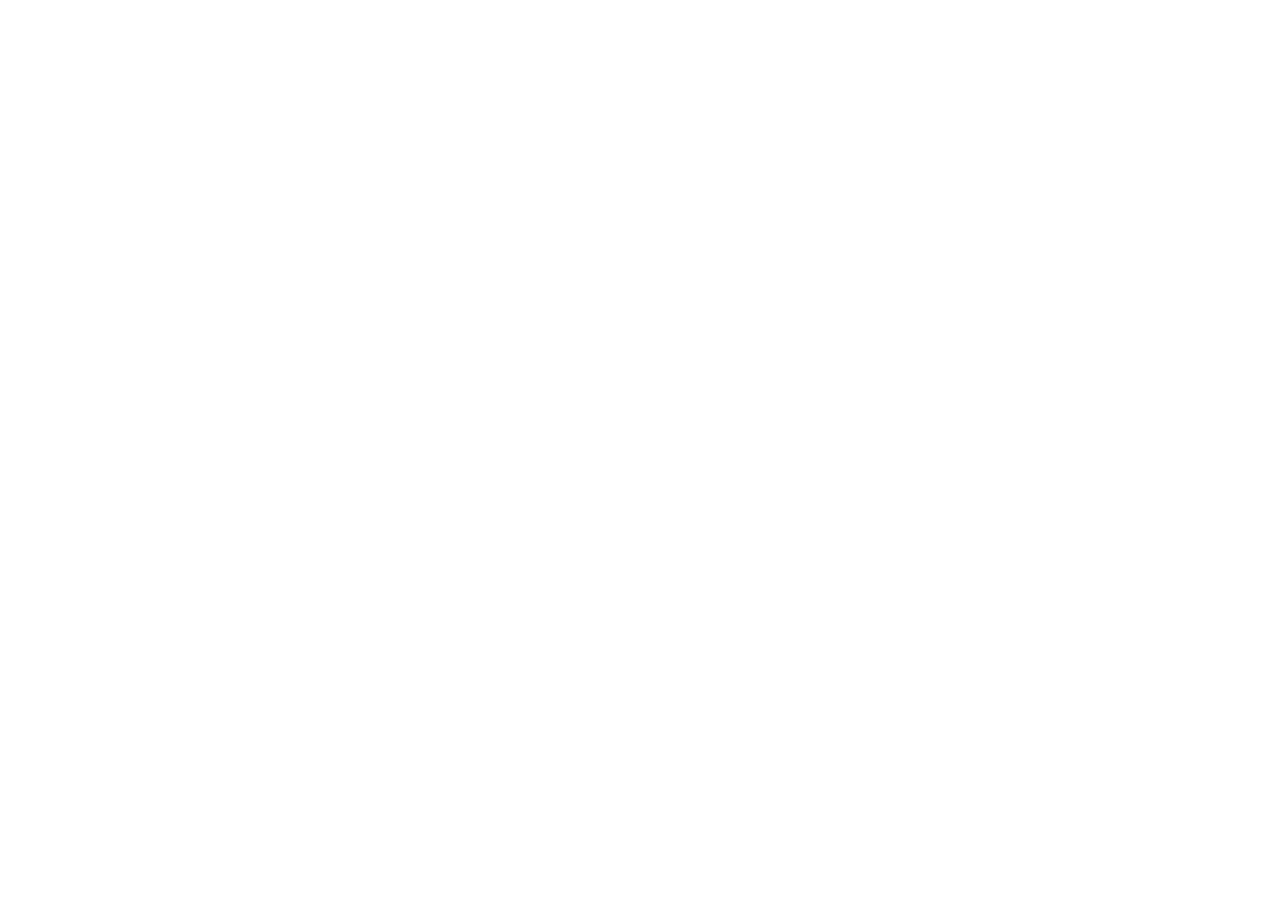
==== index.html @ 5ac8979f "Chore: criando a estrutura do projeto" ====
<!DOCTYPE html>
<html lang="pt-br">
<head>
    <meta charset="UTF-8">
    <meta name="viewport" content="width=device-width, initial-scale=1.0">
    <title>Projeto</title>
</head>
<body>
    
</body>
</html>
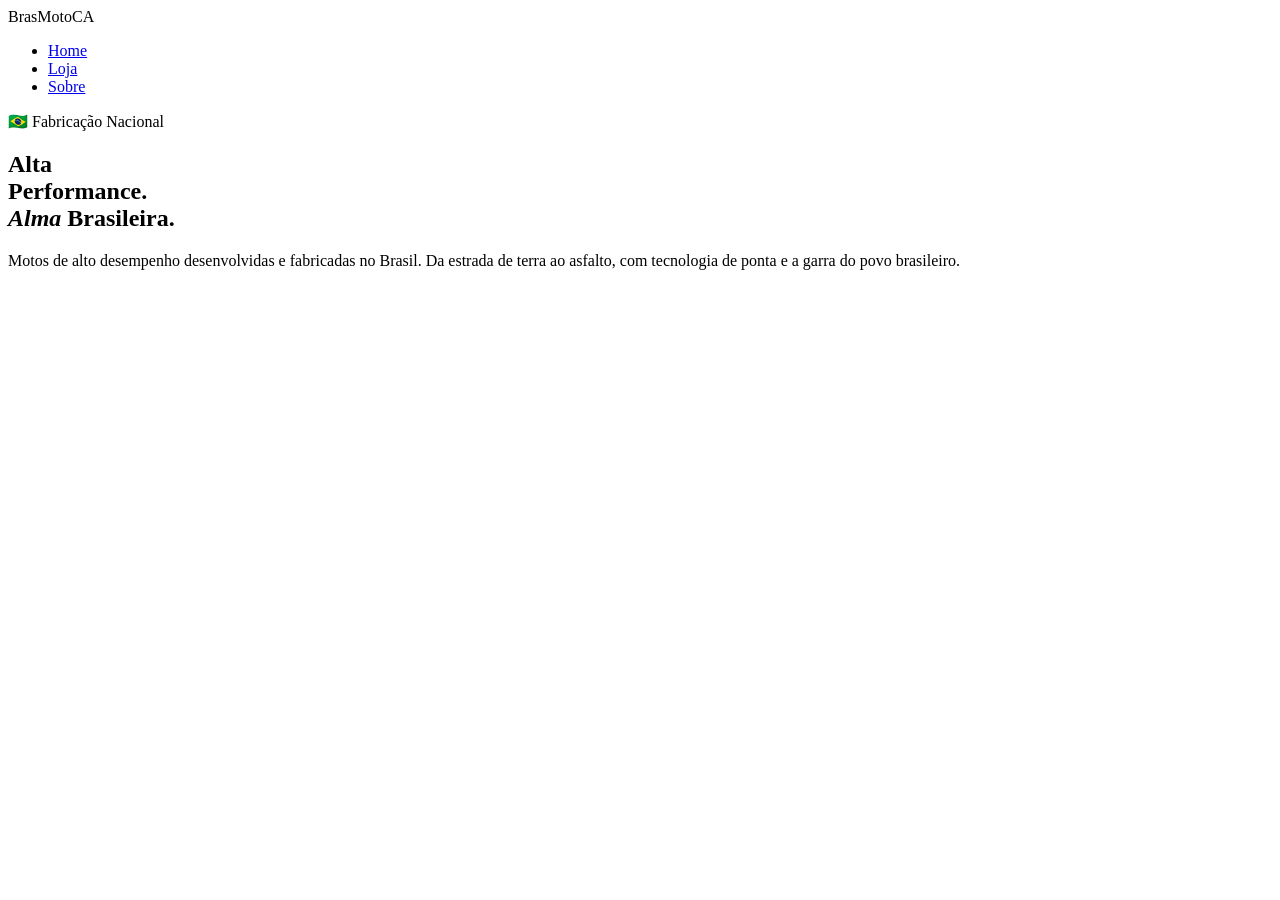
==== commit 7d95f39a: "feat: seção hero com imagem e overlay" ====
--- a/index.html
+++ b/index.html
@@ -3,9 +3,33 @@
 <head>
     <meta charset="UTF-8">
     <meta name="viewport" content="width=device-width, initial-scale=1.0">
-    <title>Projeto</title>
+    <title>BrasMotoCA</title>
+    <link rel="stylesheet" href="estilo.css">
 </head>
 <body>
-    
+
+    <header>
+        <span class="logo">BrasMoto<span>CA</span></span>
+        <nav>
+            <ul>
+                <li><a href="./index.html" class="ativo">Home</a></li>
+                <li><a href="./pages/loja.html">Loja</a></li>
+                <li><a href="./pages/sobre.html">Sobre</a></li>
+            </ul>
+        </nav>
+    </header>
+
+    <main>
+        <section class="hero">
+            <div class="hero-bg"></div>
+            <div class="hero-overlay"></div>
+            <div class="hero-inner">
+                <span class="hero-badge">🇧🇷 Fabricação Nacional</span>
+                <h1>Alta<br>Performance.<br><em>Alma</em> Brasileira.</h1>
+                <p>Motos de alto desempenho desenvolvidas e fabricadas no Brasil. Da estrada de terra ao asfalto, com tecnologia de ponta e a garra do povo brasileiro.</p>
+            </div>
+            <div class="hero-accent"></div>
+        </section>
+    </main>
 </body>
 </html>
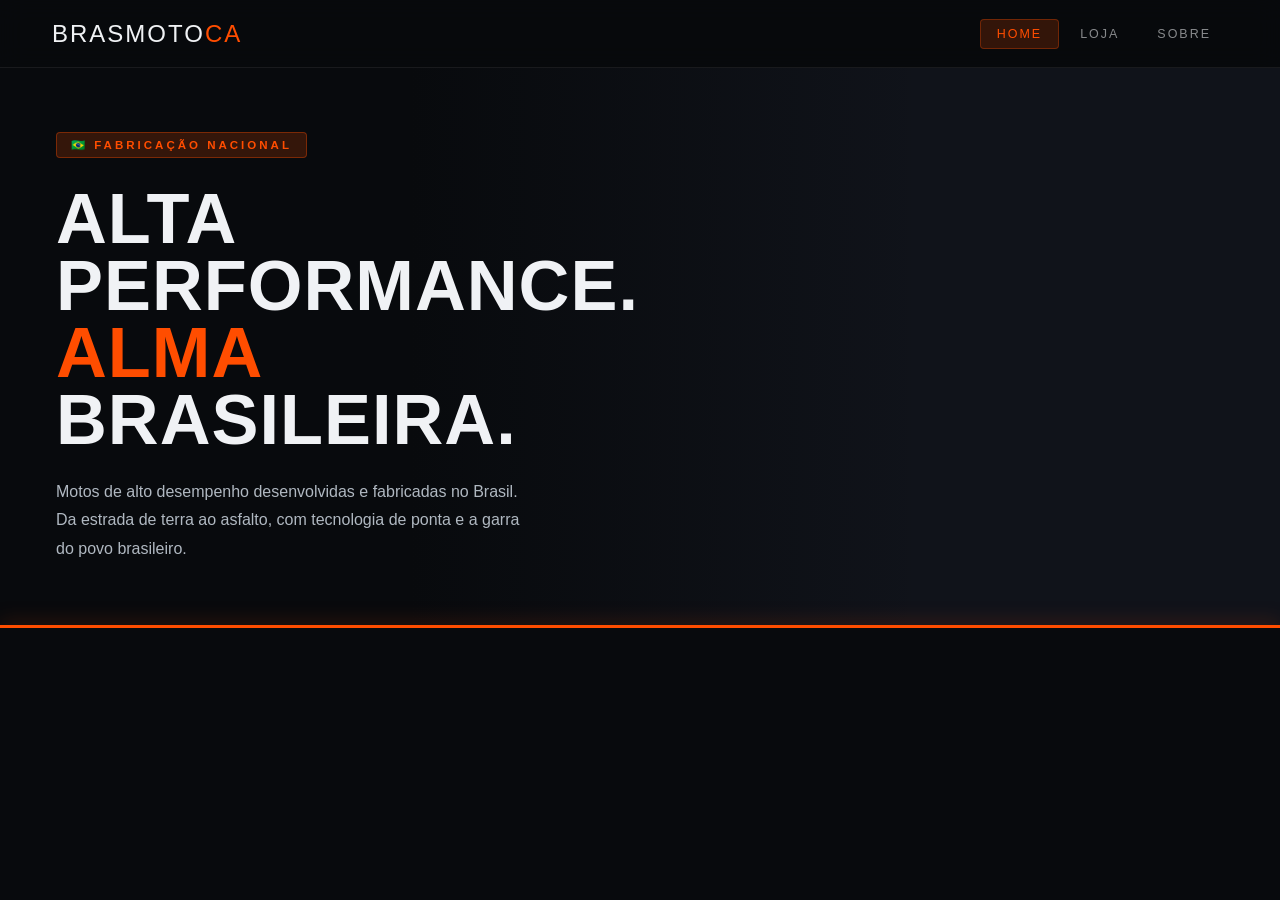
==== commit dfae1de7: "feat: adicionando dados dos produtos, carrinho simulado e função formatar preço" ====
--- a/index.html
+++ b/index.html
@@ -4,7 +4,7 @@
     <meta charset="UTF-8">
     <meta name="viewport" content="width=device-width, initial-scale=1.0">
     <title>BrasMotoCA</title>
-    <link rel="stylesheet" href="estilo.css">
+    <link rel="stylesheet" href="./src/css/estilo.css">
 </head>
 <body>
 
--- a/src/css/estilo.css
+++ b/src/css/estilo.css
@@ -0,0 +1,162 @@
+@import url('https://fonts.googleapis.com/css2?family=Russo+One&family=DM+Sans:wght@300;400;500;600&display=swap');
+
+:root {
+    --laranja: #ff4d00;
+    --laranja-escuro: #c23a00;
+    --laranja-glow: rgba(255, 77, 0, 0.18);
+    --cinza-aco: #b0b8c1;
+    --branco: #f0f2f5;
+    --preto: #080a0d;
+    --preto-2: #10131a;
+    --preto-3: #181c26;
+    --preto-4: #222736;
+    --linha: rgba(255,255,255,0.07);
+    --fonte-display: 'Russo One', sans-serif;
+    --fonte: 'DM Sans', sans-serif;
+    --raio: 4px;
+}
+
+* { margin: 0; padding: 0; box-sizing: border-box; }
+
+html { scroll-behavior: smooth; }
+
+body {
+    font-family: var(--fonte);
+    background-color: var(--preto);
+    color: var(--branco);
+    min-height: 100vh;
+}
+
+::-webkit-scrollbar { width: 6px; }
+::-webkit-scrollbar-track { background: var(--preto-2); }
+::-webkit-scrollbar-thumb { background: var(--laranja); border-radius: 3px; }
+
+header {
+    background-color: rgba(8,10,13,0.92);
+    backdrop-filter: blur(12px);
+    -webkit-backdrop-filter: blur(12px);
+    border-bottom: 1px solid var(--linha);
+    padding: 0 52px;
+    height: 68px;
+    display: flex;
+    align-items: center;
+    justify-content: space-between;
+    position: sticky;
+    top: 0;
+    z-index: 100;
+}
+
+.logo {
+    font-family: var(--fonte-display);
+    font-size: 1.5rem;
+    letter-spacing: 2px;
+    color: var(--branco);
+    text-transform: uppercase;
+}
+
+.logo span { color: var(--laranja); }
+
+nav ul { list-style: none; display: flex; gap: 4px; }
+
+nav ul li a {
+    text-decoration: none;
+    color: rgba(240,242,245,0.55);
+    font-weight: 500;
+    font-size: 0.78rem;
+    text-transform: uppercase;
+    letter-spacing: 2px;
+    padding: 7px 16px;
+    border-radius: var(--raio);
+    border: 1px solid transparent;
+    transition: all 0.2s;
+    display: block;
+}
+
+
+nav ul li a:hover,
+nav ul li a.ativo {
+    color: var(--laranja);
+    border-color: rgba(255,77,0,0.3);
+    background: var(--laranja-glow);
+}
+
+/* ===== HERO ===== */
+.hero {
+    position: relative;
+    overflow: hidden;
+    height: 560px;
+    display: flex;
+    align-items: center;
+    background: var(--preto-2);
+}
+
+.hero-bg {
+    position: absolute;
+    inset: 0;
+    background-image: url('https://images.unsplash.com/photo-1558981806-ec527fa84c39?w=1400&q=80');
+    background-size: cover;
+    background-position: center 30%;
+    filter: brightness(0.22) saturate(1.4);
+}
+
+.hero-overlay {
+    position: absolute;
+    inset: 0;
+    background: linear-gradient(90deg, var(--preto) 32%, transparent 72%);
+}
+
+.hero-accent {
+    position: absolute;
+    bottom: 0;
+    left: 0;
+    right: 0;
+    height: 3px;
+    background: var(--laranja);
+    box-shadow: 0 0 20px rgba(255,77,0,0.6);
+}
+
+.hero-inner {
+    position: relative;
+    z-index: 2;
+    padding: 0 56px;
+    max-width: 640px;
+}
+
+.hero-badge {
+    display: inline-flex;
+    align-items: center;
+    gap: 8px;
+    background: var(--laranja-glow);
+    border: 1px solid rgba(255,77,0,0.35);
+    color: var(--laranja);
+    font-size: 0.72rem;
+    font-weight: 600;
+    letter-spacing: 3px;
+    text-transform: uppercase;
+    padding: 5px 14px;
+    border-radius: var(--raio);
+    margin-bottom: 28px;
+}
+
+.hero h1 {
+    font-family: var(--fonte-display);
+    font-size: 4.4rem;
+    line-height: 0.95;
+    letter-spacing: 1px;
+    color: var(--branco);
+    margin-bottom: 24px;
+    text-transform: uppercase;
+}
+
+.hero h1 em {
+    font-style: normal;
+    color: var(--laranja);
+}
+
+.hero p {
+    font-size: 1rem;
+    color: var(--cinza-aco);
+    line-height: 1.8;
+    font-weight: 300;
+    max-width: 480px;
+}
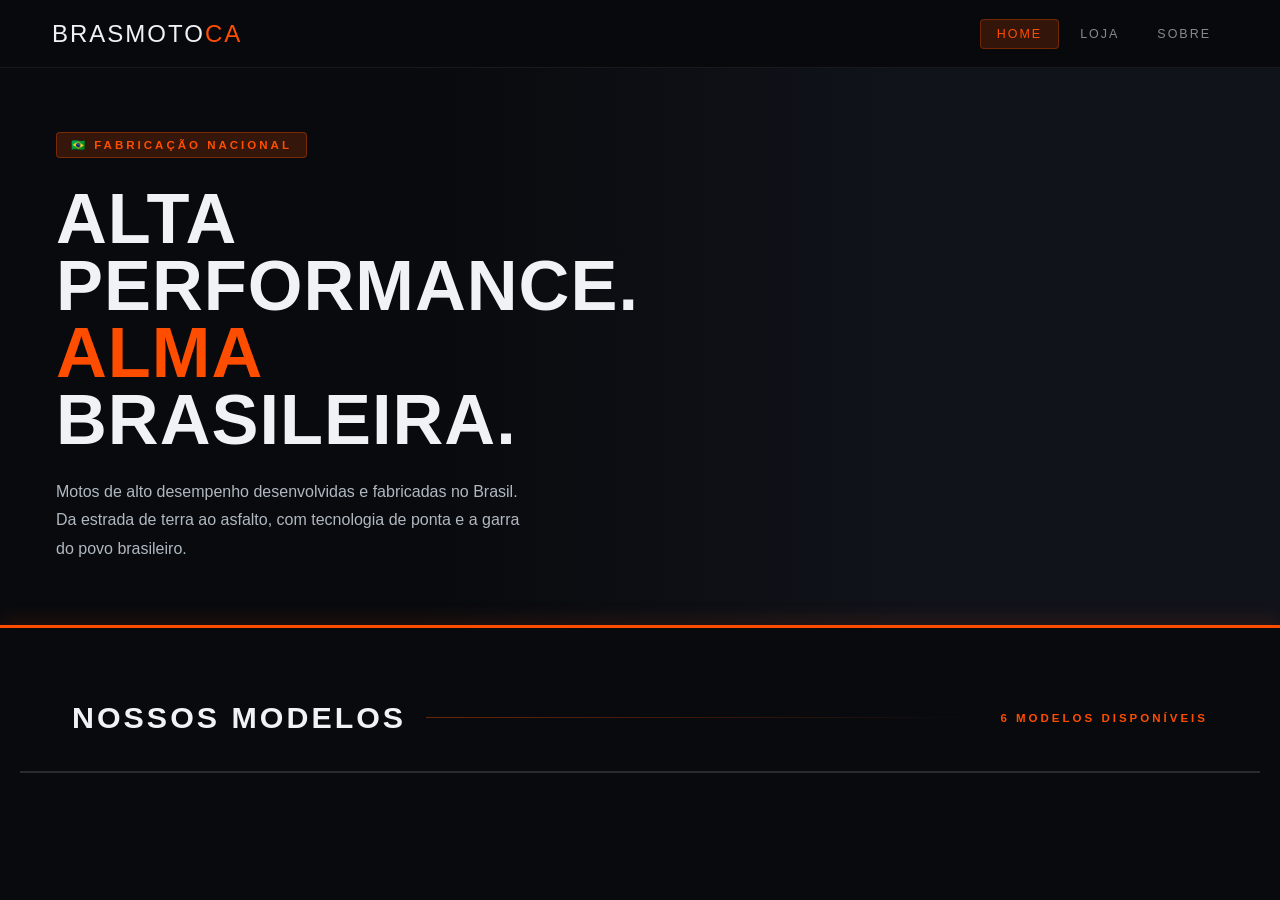
==== commit edf4393f: "feat: adicionando grid de cards e funções" ====
--- a/index.html
+++ b/index.html
@@ -30,6 +30,16 @@
             </div>
             <div class="hero-accent"></div>
         </section>
+
+        
+        <div class="section-header">
+            <h2>Nossos Modelos</h2>
+            <div class="linha-deco"></div>
+            <span class="tag-laranja">6 modelos disponíveis</span>
+        </div>
+
+        <div id="produtos-container" class="produtos-grid"></div>
+
     </main>
 </body>
 </html>
--- a/src/css/estilo.css
+++ b/src/css/estilo.css
@@ -159,4 +159,162 @@
     line-height: 1.8;
     font-weight: 300;
     max-width: 480px;
-}+}
+
+.section-header {
+    display: flex;
+    align-items: center;
+    gap: 20px;
+    padding: 72px 52px 36px;
+    max-width: 1240px;
+    margin: 0 auto;
+}
+
+.section-header h2 {
+    font-family: var(--fonte-display);
+    font-size: 1.9rem;
+    letter-spacing: 3px;
+    color: var(--branco);
+    text-transform: uppercase;
+}
+
+.section-header .linha-deco {
+    flex: 1;
+    height: 1px;
+    background: linear-gradient(90deg, rgba(255,77,0,0.4), transparent);
+}
+
+.section-header .tag-laranja {
+    font-size: 0.72rem;
+    font-weight: 600;
+    color: var(--laranja);
+    letter-spacing: 3px;
+    text-transform: uppercase;
+}
+
+/* ===== CARDS GRID ===== */
+.produtos-grid {
+    display: grid;
+    grid-template-columns: repeat(auto-fill, minmax(300px, 1fr));
+    gap: 1px;
+    background: var(--linha);
+    max-width: 1240px;
+    margin: 0 auto 100px;
+    padding: 0 52px;
+    border: 1px solid var(--linha);
+}
+
+.card {
+    background-color: var(--preto-2);
+    overflow: hidden;
+    display: flex;
+    flex-direction: column;
+    transition: background 0.25s;
+    cursor: pointer;
+    position: relative;
+}
+
+.card:hover { background-color: var(--preto-3); }
+
+.card-img-wrap {
+    overflow: hidden;
+    height: 220px;
+    position: relative;
+}
+
+.card-img-wrap::after {
+    content: '';
+    position: absolute;
+    bottom: 0; left: 0; right: 0;
+    height: 60px;
+    background: linear-gradient(transparent, var(--preto-2));
+    transition: background 0.25s;
+}
+
+.card:hover .card-img-wrap::after {
+    background: linear-gradient(transparent, var(--preto-3));
+}
+
+.card img {
+    width: 100%;
+    height: 100%;
+    object-fit: cover;
+    display: block;
+    transition: transform 0.5s, filter 0.3s;
+    filter: brightness(0.85) saturate(1.2);
+}
+
+.card:hover img {
+    transform: scale(1.06);
+    filter: brightness(1) saturate(1.4);
+}
+
+.card-info {
+    padding: 24px 28px 28px;
+    display: flex;
+    flex-direction: column;
+    gap: 12px;
+    flex: 1;
+    border-top: 1px solid var(--linha);
+}
+
+.card-cat {
+    font-size: 0.68rem;
+    font-weight: 600;
+    color: var(--laranja);
+    letter-spacing: 3px;
+    text-transform: uppercase;
+}
+
+.card-info h3 {
+    font-family: var(--fonte-display);
+    font-size: 1.4rem;
+    letter-spacing: 1px;
+    color: var(--branco);
+    text-transform: uppercase;
+    line-height: 1.1;
+}
+
+.card-info p {
+    font-size: 0.85rem;
+    color: var(--cinza-aco);
+    line-height: 1.75;
+    font-weight: 300;
+    flex: 1;
+}
+
+.card-footer {
+    display: flex;
+    align-items: center;
+    justify-content: space-between;
+    margin-top: 4px;
+}
+
+.preco {
+    font-family: var(--fonte-display);
+    font-size: 1.3rem;
+    color: var(--laranja);
+    letter-spacing: 1px;
+}
+
+.btn-card {
+    background: var(--laranja);
+    color: #fff;
+    border: none;
+    padding: 8px 18px;
+    font-family: var(--fonte);
+    font-size: 0.78rem;
+    font-weight: 600;
+    letter-spacing: 1.5px;
+    text-transform: uppercase;
+    border-radius: var(--raio);
+    cursor: pointer;
+    transition: background 0.2s, transform 0.15s;
+    text-decoration: none;
+    display: inline-block;
+}
+
+.btn-card:hover {
+    background: var(--laranja-escuro);
+    transform: translateY(-1px);
+}
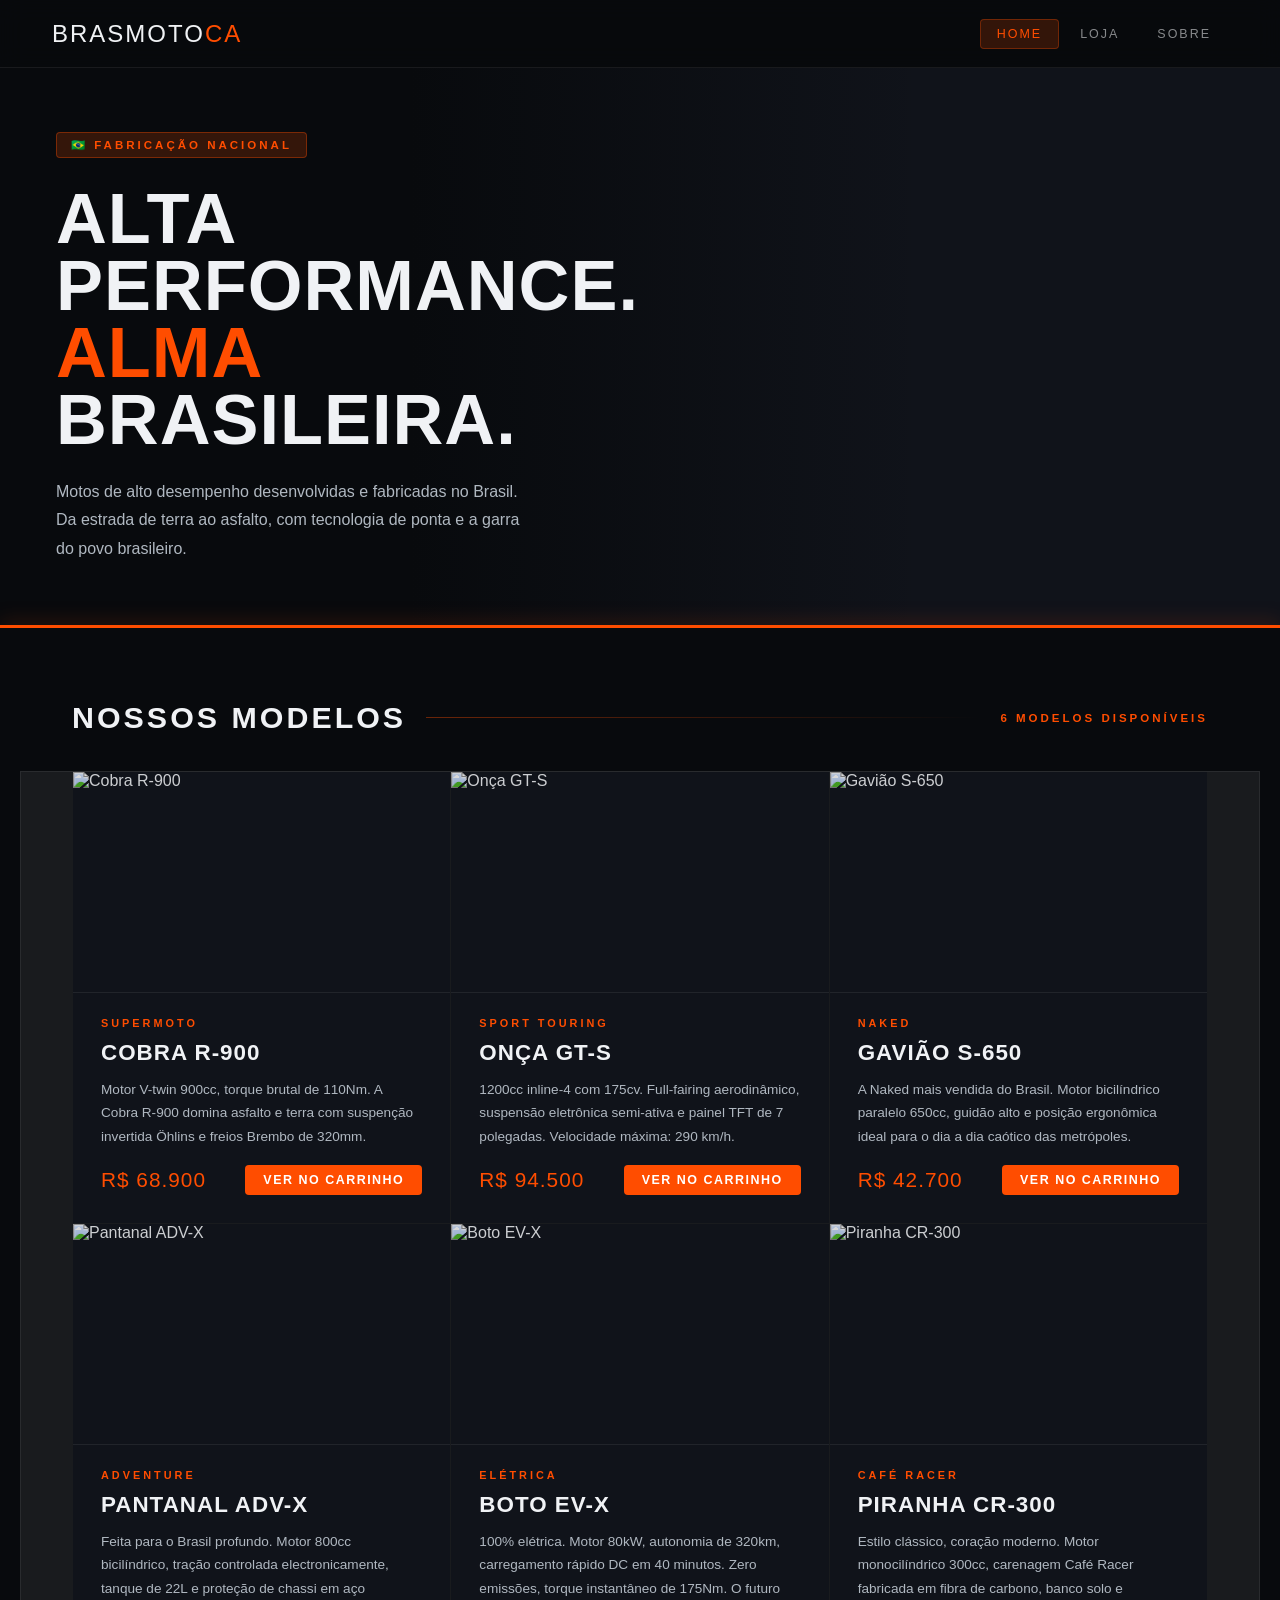
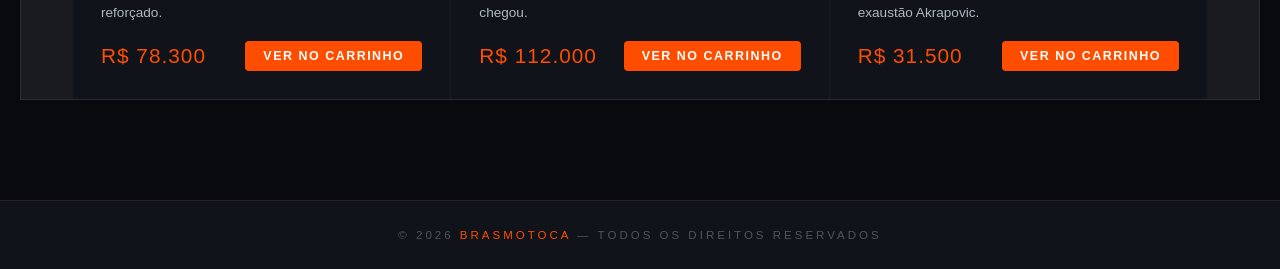
==== commit 53880304: "feat: adicionando footer, e arrumando arquivos que por erro não foram para os commits anteriores" ====
--- a/index.html
+++ b/index.html
@@ -41,5 +41,11 @@
         <div id="produtos-container" class="produtos-grid"></div>
 
     </main>
+    
+    <footer>
+        <p>&copy; 2026 <strong>BrasMotoCA</strong> — Todos os direitos reservados</p>
+    </footer>
+
+    <script src="./src/js/script.js"></script>
 </body>
 </html>
--- a/src/css/estilo.css
+++ b/src/css/estilo.css
@@ -318,3 +318,233 @@
     background: var(--laranja-escuro);
     transform: translateY(-1px);
 }
+
+.page-title {
+    display: flex;
+    align-items: center;
+    gap: 16px;
+    padding: 56px 52px 32px;
+    border-bottom: 1px solid var(--linha);
+    margin-bottom: 0;
+}
+
+.page-title h1 {
+    font-family: var(--fonte-display);
+    font-size: 2rem;
+    letter-spacing: 3px;
+    text-transform: uppercase;
+    color: var(--branco);
+}
+
+.page-title .dot {
+    width: 10px;
+    height: 10px;
+    background: var(--laranja);
+    border-radius: 50%;
+    box-shadow: 0 0 12px rgba(255,77,0,0.7);
+}
+
+.carrinho-wrapper {
+    max-width: 800px;
+    margin: 0 auto;
+    padding: 48px 24px 100px;
+}
+
+.carrinho-lista {
+    list-style: none;
+    border: 1px solid var(--linha);
+    background: var(--preto-2);
+    overflow: hidden;
+    margin-bottom: 2px;
+}
+
+.carrinho-item {
+    display: flex;
+    justify-content: space-between;
+    align-items: center;
+    padding: 20px 28px;
+    border-bottom: 1px solid var(--linha);
+    transition: background 0.2s;
+}
+
+.carrinho-item:last-child { border-bottom: none; }
+.carrinho-item:hover { background: var(--preto-3); }
+
+.item-nome {
+    font-family: var(--fonte-display);
+    font-size: 1rem;
+    letter-spacing: 1px;
+    text-transform: uppercase;
+    flex: 1;
+    color: var(--branco);
+}
+
+.item-qtd {
+    color: var(--cinza-aco);
+    margin: 0 28px;
+    font-size: 0.8rem;
+    letter-spacing: 2px;
+    font-weight: 400;
+}
+
+.item-preco {
+    font-family: var(--fonte-display);
+    color: var(--laranja);
+    font-size: 1rem;
+    letter-spacing: 1px;
+}
+
+.resumo-box {
+    background: var(--preto-3);
+    border: 1px solid var(--linha);
+    border-top: 2px solid var(--laranja);
+    padding: 40px 48px;
+    text-align: center;
+}
+
+.resumo-box h2 {
+    font-family: var(--fonte);
+    font-size: 0.72rem;
+    font-weight: 600;
+    color: var(--cinza-aco);
+    text-transform: uppercase;
+    letter-spacing: 5px;
+    margin-bottom: 16px;
+}
+
+#total-valor {
+    font-family: var(--fonte-display);
+    font-size: 3.2rem;
+    color: var(--branco);
+    display: block;
+    margin-bottom: 36px;
+    letter-spacing: 2px;
+}
+
+#total-valor span {
+    color: var(--laranja);
+    font-size: 1.6rem;
+    vertical-align: super;
+    margin-right: 4px;
+}
+
+.btn-desconto {
+    background: transparent;
+    color: var(--laranja);
+    border: 1px solid var(--laranja);
+    padding: 13px 40px;
+    font-family: var(--fonte);
+    font-size: 0.82rem;
+    font-weight: 600;
+    letter-spacing: 2px;
+    cursor: pointer;
+    text-transform: uppercase;
+    border-radius: var(--raio);
+    transition: background 0.2s, color 0.2s, transform 0.15s;
+}
+
+.btn-desconto:hover:not(:disabled) {
+    background: var(--laranja);
+    color: #fff;
+    transform: translateY(-2px);
+}
+
+.btn-desconto:disabled {
+    border-color: #333;
+    color: #444;
+    cursor: default;
+}
+
+#msg-desconto {
+    margin-top: 16px;
+    font-size: 0.8rem;
+    color: #4cdb7a;
+    font-weight: 500;
+    letter-spacing: 2px;
+    text-transform: uppercase;
+    min-height: 20px;
+}
+
+.sobre-wrapper {
+    max-width: 860px;
+    margin: 0 auto;
+    padding: 72px 52px 100px;
+}
+
+.sobre-wrapper h1 {
+    font-family: var(--fonte-display);
+    font-size: 2.6rem;
+    color: var(--branco);
+    text-transform: uppercase;
+    letter-spacing: 3px;
+    margin-bottom: 8px;
+}
+
+.sobre-wrapper h1 span { color: var(--laranja); }
+
+.sobre-divider {
+    width: 60px;
+    height: 3px;
+    background: var(--laranja);
+    margin-bottom: 40px;
+    border-radius: 2px;
+}
+
+.sobre-wrapper p {
+    font-size: 1rem;
+    color: var(--cinza-aco);
+    line-height: 1.95;
+    margin-bottom: 24px;
+    font-weight: 300;
+}
+
+.sobre-wrapper strong {
+    color: var(--branco);
+    font-weight: 600;
+}
+
+.sobre-stats {
+    display: grid;
+    grid-template-columns: repeat(3, 1fr);
+    gap: 1px;
+    background: var(--linha);
+    border: 1px solid var(--linha);
+    margin-top: 56px;
+}
+
+.stat-item {
+    background: var(--preto-2);
+    padding: 32px 28px;
+    text-align: center;
+}
+
+.stat-item .num {
+    font-family: var(--fonte-display);
+    font-size: 2.8rem;
+    color: var(--laranja);
+    display: block;
+    letter-spacing: 2px;
+}
+
+.stat-item .label {
+    font-size: 0.72rem;
+    font-weight: 600;
+    color: var(--cinza-aco);
+    text-transform: uppercase;
+    letter-spacing: 3px;
+    margin-top: 8px;
+    display: block;
+}
+
+footer {
+    text-align: center;
+    padding: 28px;
+    background-color: var(--preto-2);
+    border-top: 1px solid var(--linha);
+    color: rgba(176,184,193,0.4);
+    font-size: 0.72rem;
+    letter-spacing: 3px;
+    text-transform: uppercase;
+}
+
+footer strong { color: var(--laranja); font-weight: 400; }
